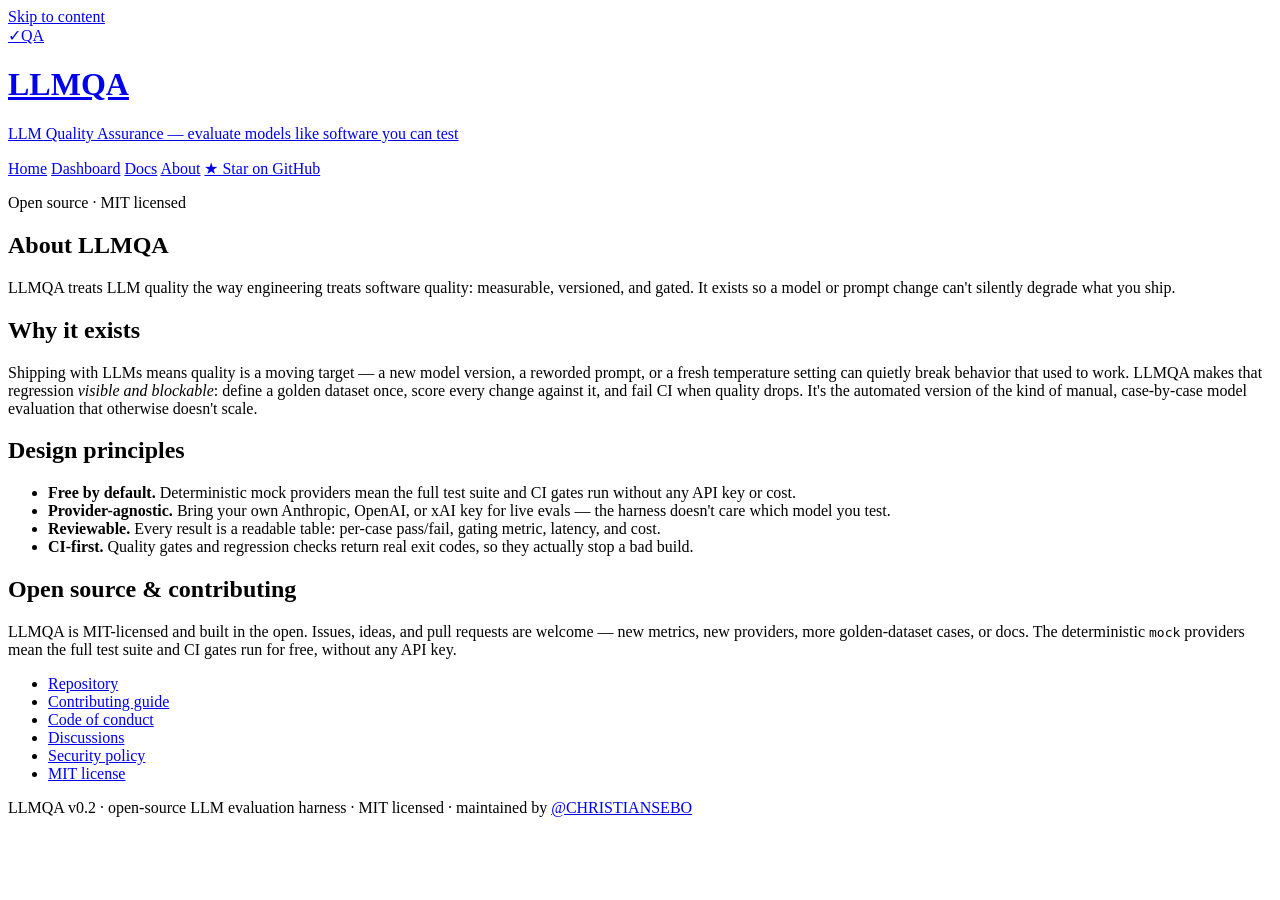
==== llmqa/web/static/about.html @ 662a8ef4 "feat(web): split dashboard into a multi-page site Restructure the single long-scroll dashboard into " ====
<!doctype html>
<html lang="en">
<head>
<meta charset="utf-8" />
<meta name="viewport" content="width=device-width, initial-scale=1" />
<title>About — LLMQA</title>
<meta name="description" content="About LLMQA — an open-source, MIT-licensed LLM evaluation harness. Why it exists, how to contribute, and where to find the project." />
<link rel="stylesheet" href="/assets/app.css" />
<link rel="icon" type="image/svg+xml" href="/assets/favicon.svg" />
</head>
<body>
<a class="skip-link" href="#main">Skip to content</a>
<header class="topbar">
  <a class="brand" href="/">
    <span class="logo">✓QA</span>
    <div>
      <h1>LLMQA</h1>
      <p class="tagline">LLM Quality Assurance — evaluate models like software you can test</p>
    </div>
  </a>
  <nav class="topnav" aria-label="primary">
    <a href="/">Home</a>
    <a href="/dashboard">Dashboard</a>
    <a href="/docs">Docs</a>
    <a href="/about" aria-current="page">About</a>
    <a class="gh-star" href="https://github.com/CHRISTIANSEBO/LLMQA" target="_blank" rel="noopener" aria-label="Star LLMQA on GitHub">★ Star on GitHub</a>
  </nav>
</header>

<main id="main">
  <section class="page-head">
    <p class="edition">Open source · MIT licensed</p>
    <h2 class="page-title">About LLMQA</h2>
    <p class="page-sub">LLMQA treats LLM quality the way engineering treats
      software quality: measurable, versioned, and gated. It exists so a model
      or prompt change can't silently degrade what you ship.</p>
  </section>

  <section class="panel">
    <h2>Why it exists</h2>
    <p class="prose">Shipping with LLMs means quality is a moving target — a new
      model version, a reworded prompt, or a fresh temperature setting can quietly
      break behavior that used to work. LLMQA makes that regression <em>visible and
      blockable</em>: define a golden dataset once, score every change against it,
      and fail CI when quality drops. It's the automated version of the kind of
      manual, case-by-case model evaluation that otherwise doesn't scale.</p>
  </section>

  <section class="panel">
    <h2>Design principles</h2>
    <ul class="doc-list">
      <li><strong>Free by default.</strong> Deterministic mock providers mean the full test suite and CI gates run without any API key or cost.</li>
      <li><strong>Provider-agnostic.</strong> Bring your own Anthropic, OpenAI, or xAI key for live evals — the harness doesn't care which model you test.</li>
      <li><strong>Reviewable.</strong> Every result is a readable table: per-case pass/fail, gating metric, latency, and cost.</li>
      <li><strong>CI-first.</strong> Quality gates and regression checks return real exit codes, so they actually stop a bad build.</li>
    </ul>
  </section>

  <section class="panel colophon" id="contribute">
    <h2>Open source &amp; contributing</h2>
    <p>LLMQA is MIT-licensed and built in the open. Issues, ideas, and pull
      requests are welcome — new metrics, new providers, more golden-dataset
      cases, or docs. The deterministic <code>mock</code> providers mean the full
      test suite and CI gates run for free, without any API key.</p>
    <ul class="colophon-links">
      <li><a href="https://github.com/CHRISTIANSEBO/LLMQA" target="_blank" rel="noopener">Repository</a></li>
      <li><a href="https://github.com/CHRISTIANSEBO/LLMQA/blob/main/CONTRIBUTING.md" target="_blank" rel="noopener">Contributing guide</a></li>
      <li><a href="https://github.com/CHRISTIANSEBO/LLMQA/blob/main/CODE_OF_CONDUCT.md" target="_blank" rel="noopener">Code of conduct</a></li>
      <li><a href="https://github.com/CHRISTIANSEBO/LLMQA/discussions" target="_blank" rel="noopener">Discussions</a></li>
      <li><a href="https://github.com/CHRISTIANSEBO/LLMQA/blob/main/SECURITY.md" target="_blank" rel="noopener">Security policy</a></li>
      <li><a href="https://github.com/CHRISTIANSEBO/LLMQA/blob/main/LICENSE" target="_blank" rel="noopener">MIT license</a></li>
    </ul>
  </section>
</main>

<footer>LLMQA v0.2 · open-source LLM evaluation harness · MIT licensed · maintained by <a href="https://github.com/CHRISTIANSEBO" target="_blank" rel="noopener">@CHRISTIANSEBO</a></footer>
</body>
</html>
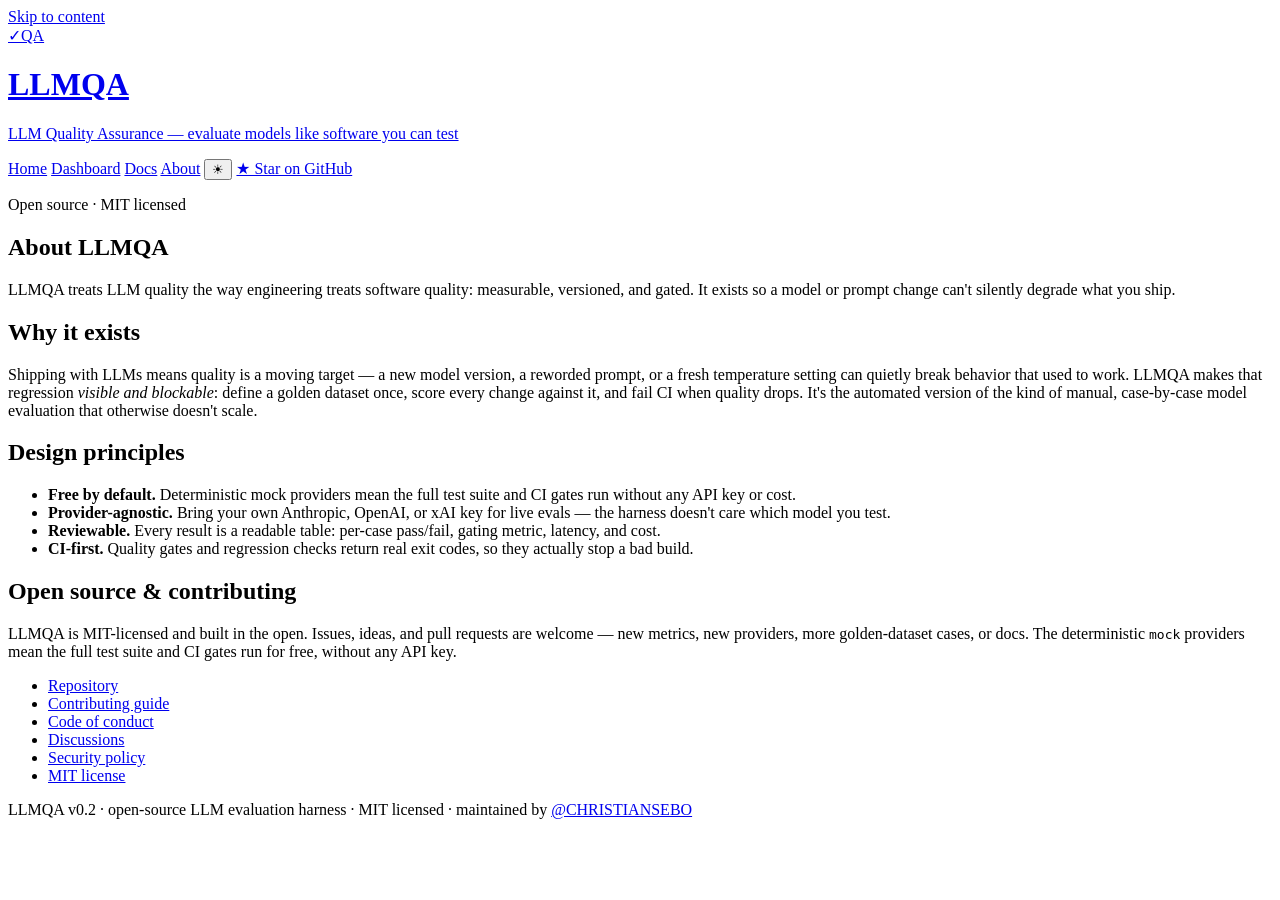
==== commit 98804723: "feat(web): add light and dark theme with a masthead toggle The site was light-only. Add a full dark " ====
--- a/llmqa/web/static/about.html
+++ b/llmqa/web/static/about.html
@@ -5,6 +5,18 @@
 <meta name="viewport" content="width=device-width, initial-scale=1" />
 <title>About — LLMQA</title>
 <meta name="description" content="About LLMQA — an open-source, MIT-licensed LLM evaluation harness. Why it exists, how to contribute, and where to find the project." />
+<script>
+  /* Set the theme before paint to avoid a flash of the wrong palette.
+     Only an explicit stored choice is applied here; otherwise CSS follows the
+     OS via prefers-color-scheme. */
+  (function () {
+    try {
+      var t = localStorage.getItem("llmqa-theme");
+      if (t === "light" || t === "dark")
+        document.documentElement.setAttribute("data-theme", t);
+    } catch (e) {}
+  })();
+</script>
 <link rel="stylesheet" href="/assets/app.css" />
 <link rel="icon" type="image/svg+xml" href="/assets/favicon.svg" />
 </head>
@@ -23,6 +35,7 @@
     <a href="/dashboard">Dashboard</a>
     <a href="/docs">Docs</a>
     <a href="/about" aria-current="page">About</a>
+    <button type="button" id="theme-toggle" class="theme-toggle" aria-label="Switch to dark theme" title="Switch to dark theme" aria-pressed="false"><span class="tt-glyph" aria-hidden="true">☀</span></button>
     <a class="gh-star" href="https://github.com/CHRISTIANSEBO/LLMQA" target="_blank" rel="noopener" aria-label="Star LLMQA on GitHub">★ Star on GitHub</a>
   </nav>
 </header>
@@ -74,5 +87,6 @@
 </main>
 
 <footer>LLMQA v0.2 · open-source LLM evaluation harness · MIT licensed · maintained by <a href="https://github.com/CHRISTIANSEBO" target="_blank" rel="noopener">@CHRISTIANSEBO</a></footer>
+<script src="/assets/theme.js"></script>
 </body>
 </html>
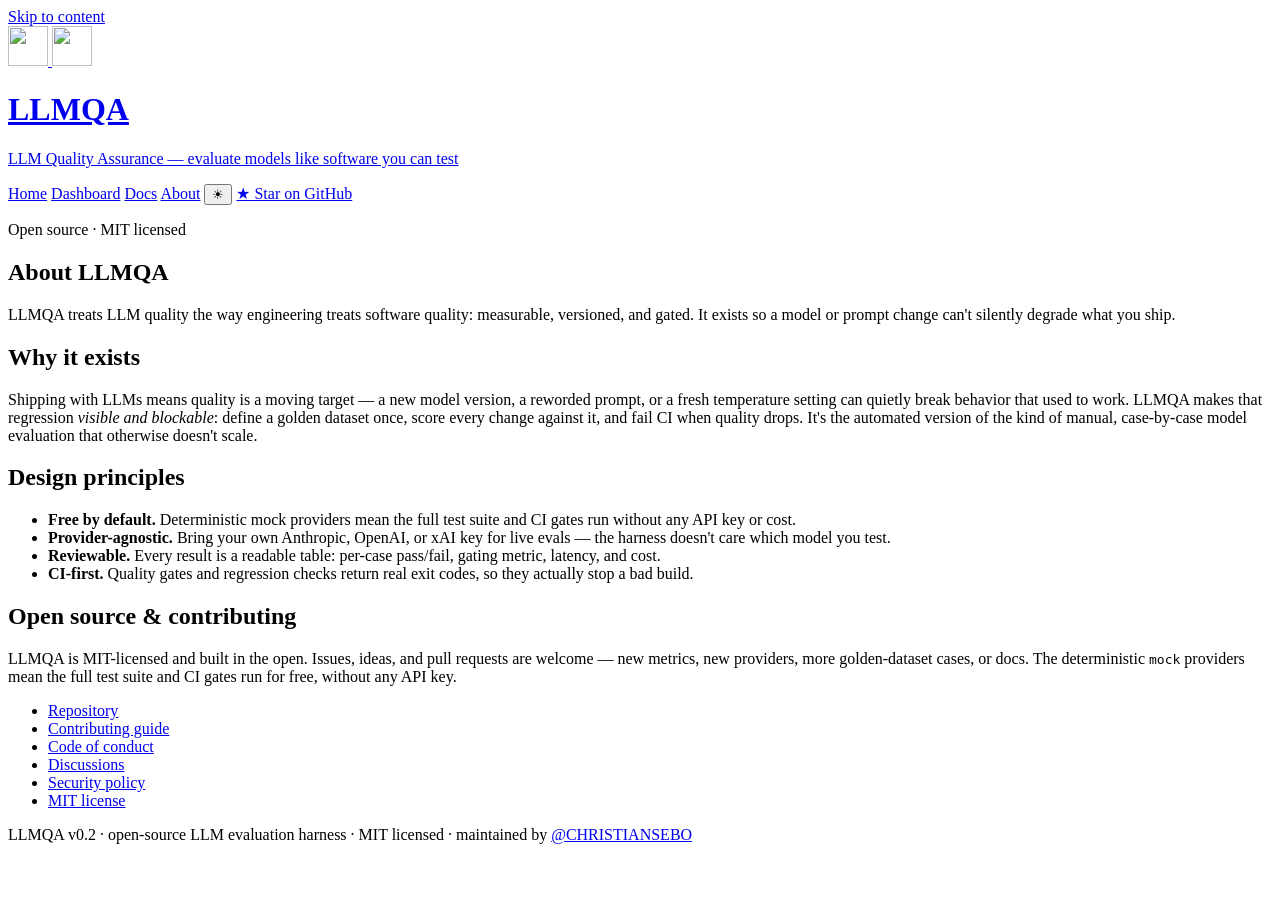
==== commit 02eef76a: "feat(web): new brand logo with light and dark variants Replace the text "checkQA" badge with the sup" ====
--- a/llmqa/web/static/about.html
+++ b/llmqa/web/static/about.html
@@ -24,7 +24,8 @@
 <a class="skip-link" href="#main">Skip to content</a>
 <header class="topbar">
   <a class="brand" href="/">
-    <span class="logo">✓QA</span>
+    <img class="brand-logo brand-logo--light" src="/assets/logo-light.svg" alt="" width="40" height="40" aria-hidden="true" />
+    <img class="brand-logo brand-logo--dark" src="/assets/logo-dark.svg" alt="" width="40" height="40" aria-hidden="true" />
     <div>
       <h1>LLMQA</h1>
       <p class="tagline">LLM Quality Assurance — evaluate models like software you can test</p>
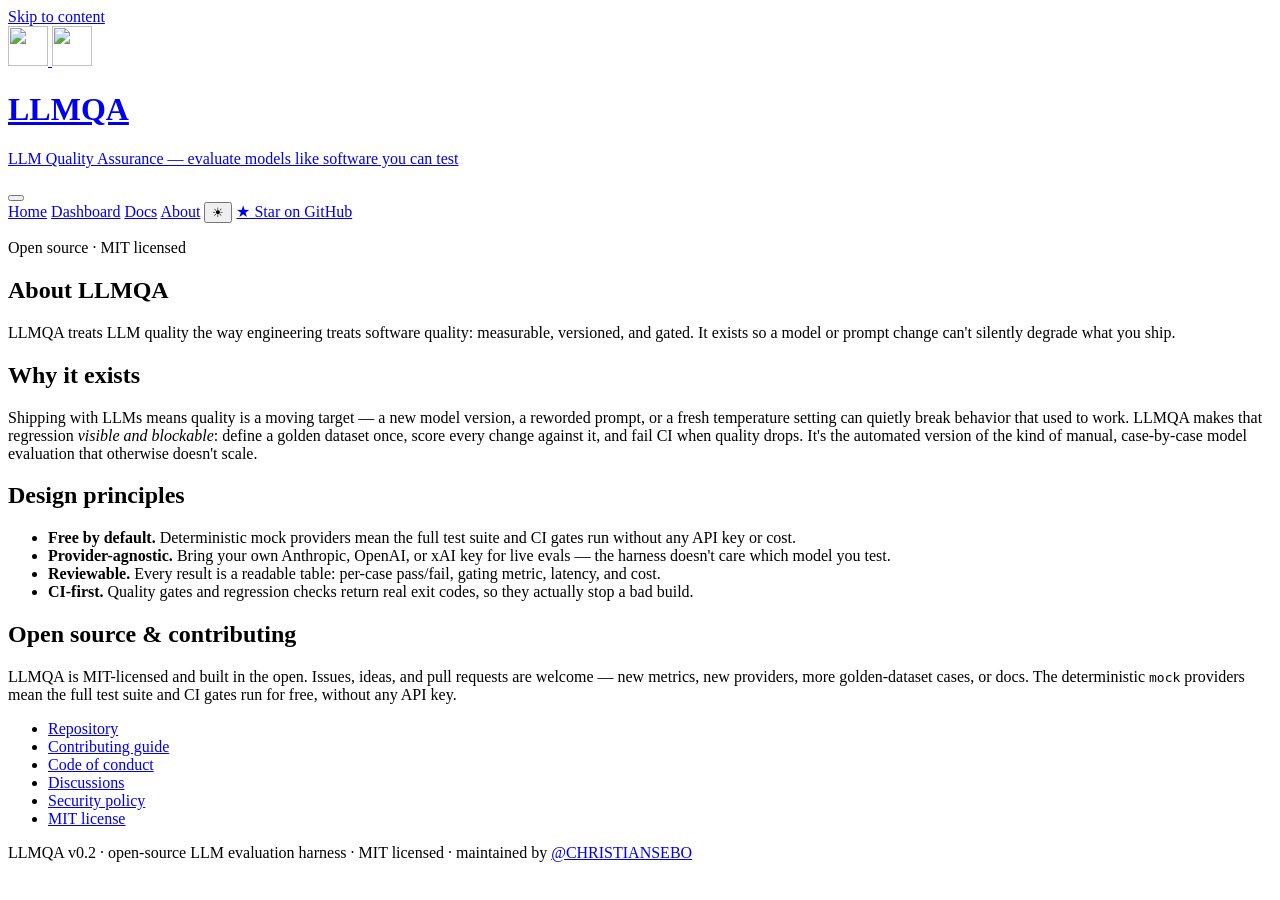
==== commit 4a170bc7: "fix(web): mobile masthead — logo-only + hamburger menu On narrow viewports (<=720px) the masthead wa" ====
--- a/llmqa/web/static/about.html
+++ b/llmqa/web/static/about.html
@@ -31,7 +31,8 @@
       <p class="tagline">LLM Quality Assurance — evaluate models like software you can test</p>
     </div>
   </a>
-  <nav class="topnav" aria-label="primary">
+  <button type="button" id="nav-toggle" class="nav-toggle" aria-label="Open menu" aria-expanded="false" aria-controls="topnav"><span class="nav-toggle-bar" aria-hidden="true"></span></button>
+  <nav id="topnav" class="topnav" aria-label="primary">
     <a href="/">Home</a>
     <a href="/dashboard">Dashboard</a>
     <a href="/docs">Docs</a>
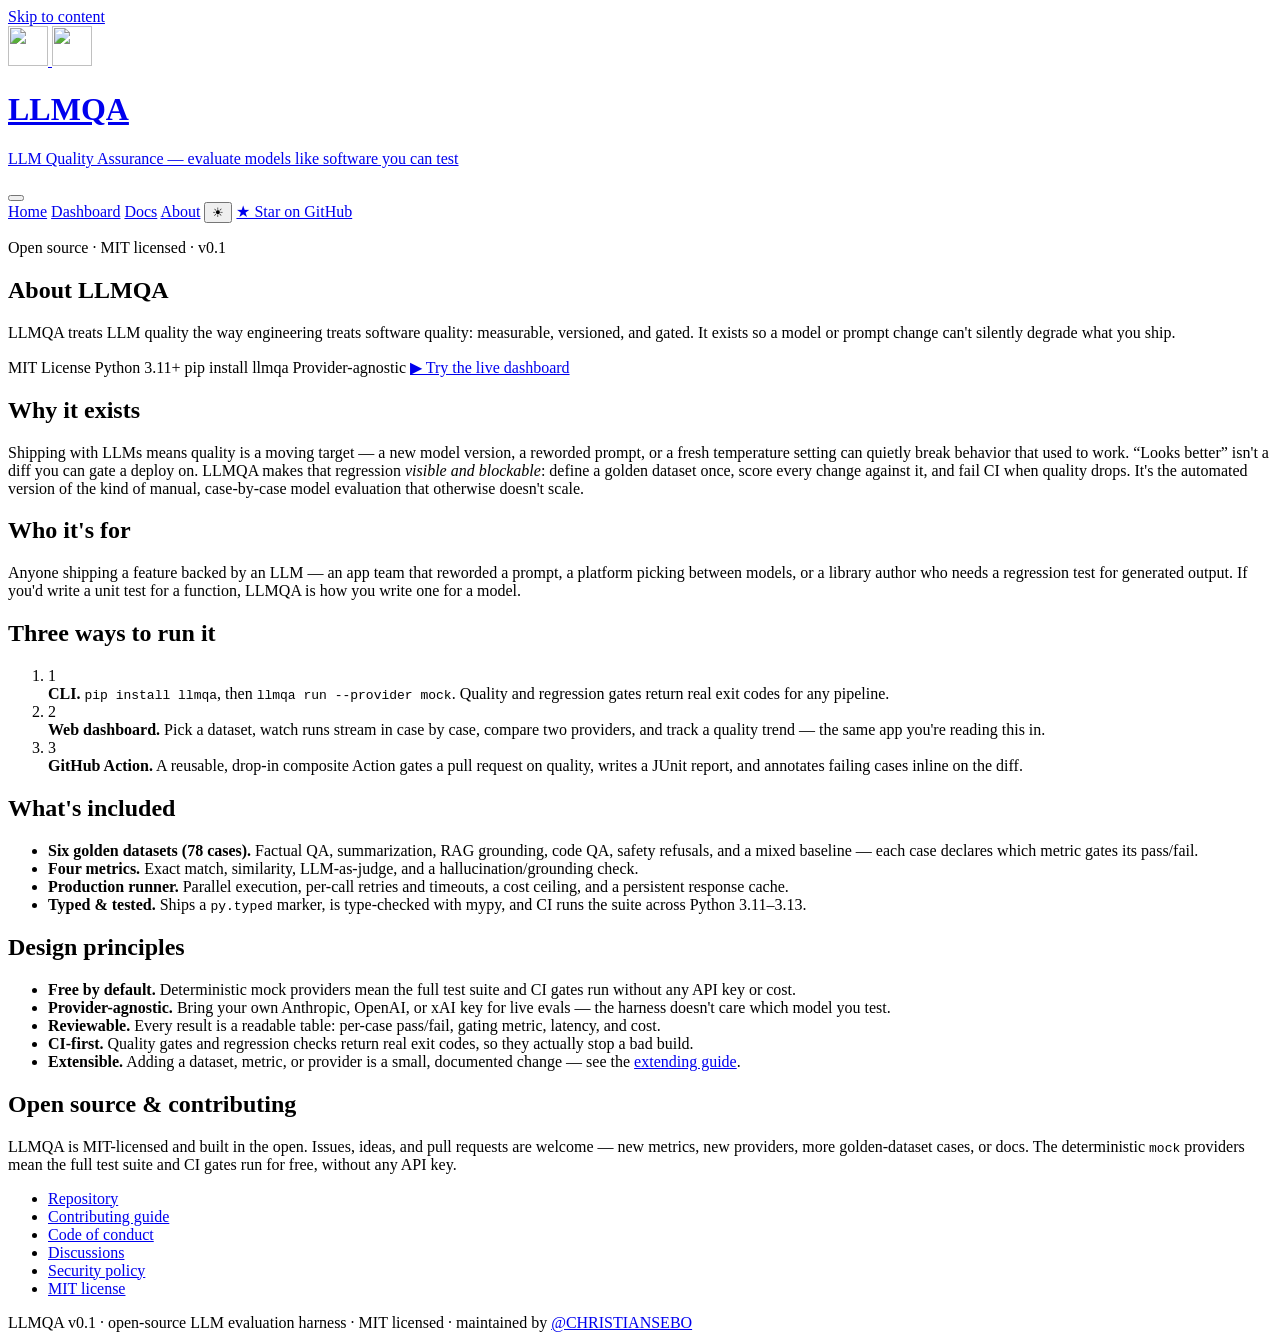
==== commit 2aa7d508: "feat(web): refresh About + Docs, align version to v0.1 About: - Add hero badges, 'Who it's for', 'Th" ====
--- a/llmqa/web/static/about.html
+++ b/llmqa/web/static/about.html
@@ -19,6 +19,13 @@
 </script>
 <link rel="stylesheet" href="/assets/app.css" />
 <link rel="icon" type="image/svg+xml" href="/assets/favicon.svg" />
+<link rel="manifest" href="/manifest.webmanifest" />
+<meta name="theme-color" content="#16150f" />
+<meta name="mobile-web-app-capable" content="yes" />
+<meta name="apple-mobile-web-app-capable" content="yes" />
+<meta name="apple-mobile-web-app-status-bar-style" content="black-translucent" />
+<meta name="apple-mobile-web-app-title" content="LLMQA" />
+<link rel="apple-touch-icon" href="/assets/apple-touch-icon.png" />
 </head>
 <body>
 <a class="skip-link" href="#main">Skip to content</a>
@@ -37,6 +44,7 @@
     <a href="/dashboard">Dashboard</a>
     <a href="/docs">Docs</a>
     <a href="/about" aria-current="page">About</a>
+    <button type="button" id="pwaInstallNav" class="pwa-nav" hidden><span class="pwa-nav-ic" aria-hidden="true">⤓</span> Install app</button>
     <button type="button" id="theme-toggle" class="theme-toggle" aria-label="Switch to dark theme" title="Switch to dark theme" aria-pressed="false"><span class="tt-glyph" aria-hidden="true">☀</span></button>
     <a class="gh-star" href="https://github.com/CHRISTIANSEBO/LLMQA" target="_blank" rel="noopener" aria-label="Star LLMQA on GitHub">★ Star on GitHub</a>
   </nav>
@@ -44,21 +52,77 @@
 
 <main id="main">
   <section class="page-head">
-    <p class="edition">Open source · MIT licensed</p>
+    <p class="edition">Open source · MIT licensed · v0.1</p>
     <h2 class="page-title">About LLMQA</h2>
     <p class="page-sub">LLMQA treats LLM quality the way engineering treats
       software quality: measurable, versioned, and gated. It exists so a model
       or prompt change can't silently degrade what you ship.</p>
+    <div class="lede-badges">
+      <span class="osbadge">MIT License</span>
+      <span class="osbadge">Python 3.11+</span>
+      <span class="osbadge">pip install llmqa</span>
+      <span class="osbadge">Provider-agnostic</span>
+      <a class="osbadge osbadge--cta" href="/dashboard">▶ Try the live dashboard</a>
+    </div>
   </section>
 
   <section class="panel">
     <h2>Why it exists</h2>
     <p class="prose">Shipping with LLMs means quality is a moving target — a new
       model version, a reworded prompt, or a fresh temperature setting can quietly
-      break behavior that used to work. LLMQA makes that regression <em>visible and
-      blockable</em>: define a golden dataset once, score every change against it,
-      and fail CI when quality drops. It's the automated version of the kind of
-      manual, case-by-case model evaluation that otherwise doesn't scale.</p>
+      break behavior that used to work. “Looks better” isn't a diff you can gate a
+      deploy on. LLMQA makes that regression <em>visible and blockable</em>:
+      define a golden dataset once, score every change against it, and fail CI
+      when quality drops. It's the automated version of the kind of manual,
+      case-by-case model evaluation that otherwise doesn't scale.</p>
+  </section>
+
+  <section class="panel">
+    <h2>Who it's for</h2>
+    <p class="prose">Anyone shipping a feature backed by an LLM — an app team
+      that reworded a prompt, a platform picking between models, or a library
+      author who needs a regression test for generated output. If you'd write a
+      unit test for a function, LLMQA is how you write one for a model.</p>
+  </section>
+
+  <section class="panel">
+    <h2>Three ways to run it</h2>
+    <ol class="steps">
+      <li>
+        <span class="step-n">1</span>
+        <div>
+          <strong>CLI.</strong> <code>pip install llmqa</code>, then
+          <code>llmqa run --provider mock</code>. Quality and regression gates
+          return real exit codes for any pipeline.
+        </div>
+      </li>
+      <li>
+        <span class="step-n">2</span>
+        <div>
+          <strong>Web dashboard.</strong> Pick a dataset, watch runs stream in
+          case by case, compare two providers, and track a quality trend — the
+          same app you're reading this in.
+        </div>
+      </li>
+      <li>
+        <span class="step-n">3</span>
+        <div>
+          <strong>GitHub Action.</strong> A reusable, drop-in composite Action
+          gates a pull request on quality, writes a JUnit report, and annotates
+          failing cases inline on the diff.
+        </div>
+      </li>
+    </ol>
+  </section>
+
+  <section class="panel">
+    <h2>What's included</h2>
+    <ul class="doc-list">
+      <li><strong>Six golden datasets (78 cases).</strong> Factual QA, summarization, RAG grounding, code QA, safety refusals, and a mixed baseline — each case declares which metric gates its pass/fail.</li>
+      <li><strong>Four metrics.</strong> Exact match, similarity, LLM-as-judge, and a hallucination/grounding check.</li>
+      <li><strong>Production runner.</strong> Parallel execution, per-call retries and timeouts, a cost ceiling, and a persistent response cache.</li>
+      <li><strong>Typed &amp; tested.</strong> Ships a <code>py.typed</code> marker, is type-checked with mypy, and CI runs the suite across Python 3.11–3.13.</li>
+    </ul>
   </section>
 
   <section class="panel">
@@ -68,6 +132,7 @@
       <li><strong>Provider-agnostic.</strong> Bring your own Anthropic, OpenAI, or xAI key for live evals — the harness doesn't care which model you test.</li>
       <li><strong>Reviewable.</strong> Every result is a readable table: per-case pass/fail, gating metric, latency, and cost.</li>
       <li><strong>CI-first.</strong> Quality gates and regression checks return real exit codes, so they actually stop a bad build.</li>
+      <li><strong>Extensible.</strong> Adding a dataset, metric, or provider is a small, documented change — see the <a href="https://github.com/CHRISTIANSEBO/LLMQA/blob/main/docs/extending.md" target="_blank" rel="noopener">extending guide</a>.</li>
     </ul>
   </section>
 
@@ -88,7 +153,8 @@
   </section>
 </main>
 
-<footer>LLMQA v0.2 · open-source LLM evaluation harness · MIT licensed · maintained by <a href="https://github.com/CHRISTIANSEBO" target="_blank" rel="noopener">@CHRISTIANSEBO</a></footer>
+<footer>LLMQA v0.1 · open-source LLM evaluation harness · MIT licensed · maintained by <a href="https://github.com/CHRISTIANSEBO" target="_blank" rel="noopener">@CHRISTIANSEBO</a></footer>
 <script src="/assets/theme.js"></script>
+<script src="/assets/pwa.js" defer></script>
 </body>
 </html>
